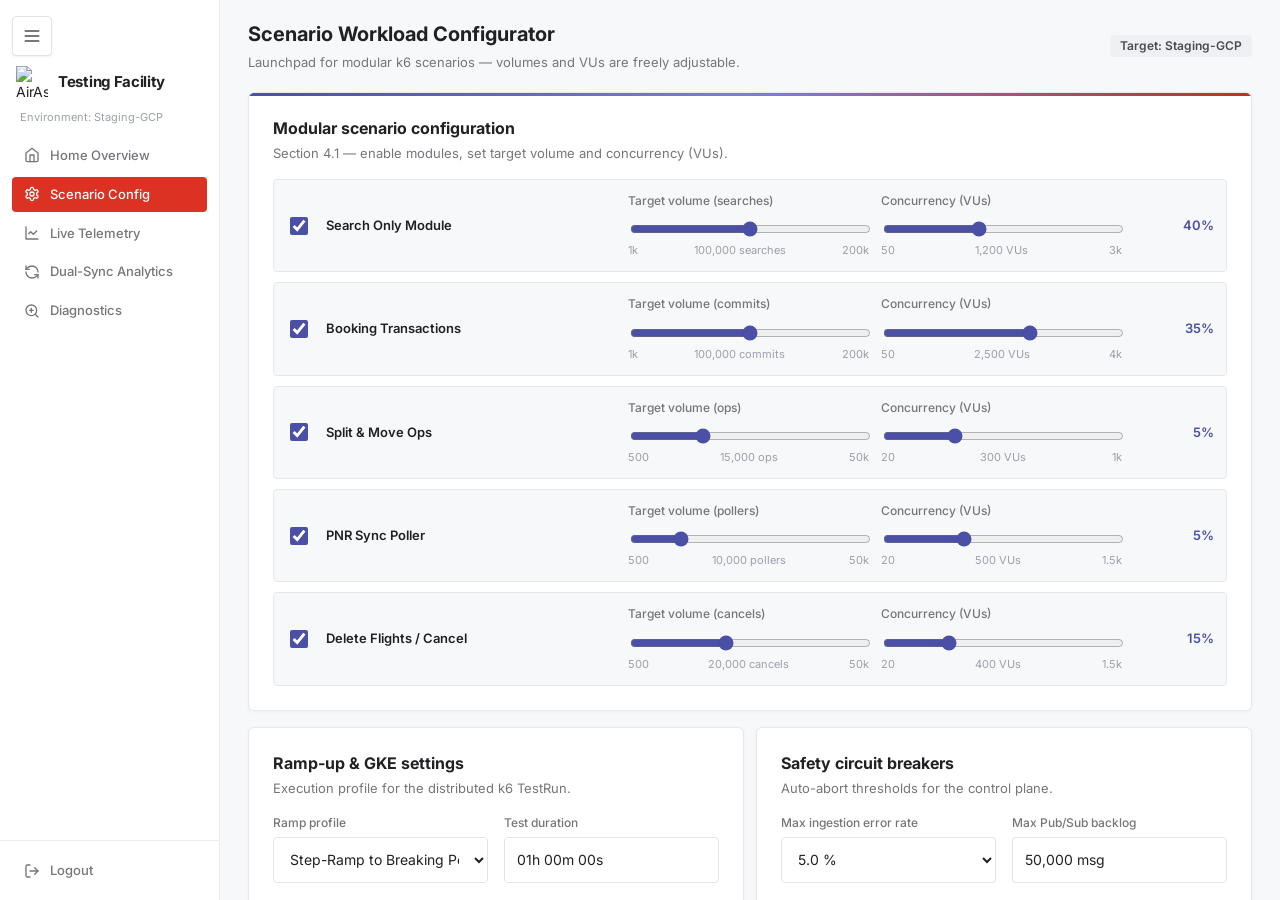
==== config.html @ ed382f84 "Add files via upload" ====
<!DOCTYPE html>
<html lang="en">
<head>
  <meta charset="UTF-8" />
  <meta name="viewport" content="width=device-width, initial-scale=1.0" />
  <title>Scenario Config — Mirage Testing Facility</title>
  <link rel="preconnect" href="https://fonts.googleapis.com" />
  <link rel="preconnect" href="https://fonts.gstatic.com" crossorigin />
  <link href="https://fonts.googleapis.com/css2?family=Inter:wght@400;500;600;700&display=swap" rel="stylesheet" />
  <link rel="stylesheet" href="wireframe.css" />
</head>
<body>
  <div class="app-shell">
    <button type="button" class="sidebar-backdrop" id="sidebar-backdrop" aria-label="Close navigation"></button>
    <aside class="sidebar" id="app-sidebar">
      <div class="sidebar-top">
        <button type="button" class="sidebar-toggle" id="sidebar-toggle" aria-controls="app-sidebar" aria-expanded="true" aria-label="Collapse navigation">
          <svg xmlns="http://www.w3.org/2000/svg" viewBox="0 0 24 24" fill="none" stroke="currentColor" stroke-width="2" stroke-linecap="round" stroke-linejoin="round" aria-hidden="true"><line x1="4" y1="6" x2="20" y2="6"/><line x1="4" y1="12" x2="20" y2="12"/><line x1="4" y1="18" x2="20" y2="18"/></svg>
        </button>
        <a class="sidebar-brand" href="index.html">
          <img src="https://i.imgur.com/tvZMJ0I.png" alt="AirAsia" width="32" height="32" />
          <span>Testing Facility</span>
        </a>
      </div>
      <div class="sidebar-env">Environment: Staging-GCP</div>
      <nav class="sidebar-nav" aria-label="Primary">
        <a class="nav-item" data-nav href="index.html">
          <svg xmlns="http://www.w3.org/2000/svg" viewBox="0 0 24 24" fill="none" stroke="currentColor" stroke-width="2" stroke-linecap="round" stroke-linejoin="round"><path d="m3 9 9-7 9 7v11a2 2 0 0 1-2 2H5a2 2 0 0 1-2-2z"/><polyline points="9 22 9 12 15 12 15 22"/></svg>
          Home Overview
        </a>
        <a class="nav-item" data-nav href="config.html">
          <svg xmlns="http://www.w3.org/2000/svg" viewBox="0 0 24 24" fill="none" stroke="currentColor" stroke-width="2" stroke-linecap="round" stroke-linejoin="round"><path d="M12.22 2h-.44a2 2 0 0 0-2 2v.18a2 2 0 0 1-1 1.73l-.43.25a2 2 0 0 1-2 0l-.15-.08a2 2 0 0 0-2.73.73l-.22.38a2 2 0 0 0 .73 2.73l.15.1a2 2 0 0 1 1 1.72v.51a2 2 0 0 1-1 1.74l-.15.09a2 2 0 0 0-.73 2.73l.22.38a2 2 0 0 0 2.73.73l.15-.08a2 2 0 0 1 2 0l.43.25a2 2 0 0 1 1 1.73V20a2 2 0 0 0 2 2h.44a2 2 0 0 0 2-2v-.18a2 2 0 0 1 1-1.73l.43-.25a2 2 0 0 1 2 0l.15.08a2 2 0 0 0 2.73-.73l.22-.39a2 2 0 0 0-.73-2.73l-.15-.08a2 2 0 0 1-1-1.74v-.5a2 2 0 0 1 1-1.74l.15-.09a2 2 0 0 0 .73-2.73l-.22-.38a2 2 0 0 0-2.73-.73l-.15.08a2 2 0 0 1-2 0l-.43-.25a2 2 0 0 1-1-1.73V4a2 2 0 0 0-2-2z"/><circle cx="12" cy="12" r="3"/></svg>
          Scenario Config
        </a>
        <a class="nav-item" data-nav href="telemetry.html">
          <svg xmlns="http://www.w3.org/2000/svg" viewBox="0 0 24 24" fill="none" stroke="currentColor" stroke-width="2" stroke-linecap="round" stroke-linejoin="round"><path d="M3 3v18h18"/><path d="m19 9-5 5-4-4-3 3"/></svg>
          Live Telemetry
        </a>
        <a class="nav-item" data-nav href="sync-analytics.html">
          <svg xmlns="http://www.w3.org/2000/svg" viewBox="0 0 24 24" fill="none" stroke="currentColor" stroke-width="2" stroke-linecap="round" stroke-linejoin="round"><path d="M21 12a9 9 0 0 0-9-9 9.75 9.75 0 0 0-6.74 2.74L3 8"/><path d="M3 3v5h5"/><path d="M3 12a9 9 0 0 0 9 9 9.75 9.75 0 0 0 6.74-2.74L21 16"/><path d="M16 16h5v5"/></svg>
          Dual-Sync Analytics
        </a>
        <a class="nav-item" data-nav href="diagnostics.html">
          <svg xmlns="http://www.w3.org/2000/svg" viewBox="0 0 24 24" fill="none" stroke="currentColor" stroke-width="2" stroke-linecap="round" stroke-linejoin="round"><circle cx="11" cy="11" r="8"/><path d="m21 21-4.3-4.3"/><path d="M11 8v6"/><path d="M8 11h6"/></svg>
          Diagnostics
        </a>
      </nav>
      <div class="sidebar-footer">
        <a class="nav-item" href="login.html">
          <svg xmlns="http://www.w3.org/2000/svg" viewBox="0 0 24 24" fill="none" stroke="currentColor" stroke-width="2" stroke-linecap="round" stroke-linejoin="round"><path d="M9 21H5a2 2 0 0 1-2-2V5a2 2 0 0 1 2-2h4"/><polyline points="16 17 21 12 16 7"/><line x1="21" y1="12" x2="9" y2="12"/></svg>
          Logout
        </a>
      </div>
    </aside>

    <main class="main">
      <div class="main-header">
        <div>
          <h1>Scenario Workload Configurator</h1>
          <p class="muted text-sm" style="margin:4px 0 0">Launchpad for modular k6 scenarios — volumes and VUs are freely adjustable.</p>
        </div>
        <div class="header-meta">
          <span class="badge badge-idle">Target: Staging-GCP</span>
        </div>
      </div>

      <div class="main-body">
        <section class="card card-featured">
          <h2 class="section-title">Modular scenario configuration</h2>
          <p class="section-sub">Section 4.1 — enable modules, set target volume and concurrency (VUs).</p>

          <div class="scenario-list">
            <div class="scenario-row">
              <input class="toggle" type="checkbox" checked aria-label="Enable Search Only" />
              <div class="module-name">Search Only Module</div>
              <div class="range-field">
                <label class="label">Target volume (searches)</label>
                <input type="range" min="1000" max="200000" step="1000" value="100000" data-suffix=" searches" />
                <div class="range-meta"><span>1k</span><span data-range-value>100,000 searches</span><span>200k</span></div>
              </div>
              <div class="range-field">
                <label class="label">Concurrency (VUs)</label>
                <input type="range" min="50" max="3000" step="50" value="1200" data-suffix=" VUs" />
                <div class="range-meta"><span>50</span><span data-range-value>1,200 VUs</span><span>3k</span></div>
              </div>
              <div class="weight">40%</div>
            </div>

            <div class="scenario-row">
              <input class="toggle" type="checkbox" checked aria-label="Enable Booking Transactions" />
              <div class="module-name">Booking Transactions</div>
              <div class="range-field">
                <label class="label">Target volume (commits)</label>
                <input type="range" min="1000" max="200000" step="1000" value="100000" data-suffix=" commits" />
                <div class="range-meta"><span>1k</span><span data-range-value>100,000 commits</span><span>200k</span></div>
              </div>
              <div class="range-field">
                <label class="label">Concurrency (VUs)</label>
                <input type="range" min="50" max="4000" step="50" value="2500" data-suffix=" VUs" />
                <div class="range-meta"><span>50</span><span data-range-value>2,500 VUs</span><span>4k</span></div>
              </div>
              <div class="weight">35%</div>
            </div>

            <div class="scenario-row">
              <input class="toggle" type="checkbox" checked aria-label="Enable Split &amp; Move" />
              <div class="module-name">Split &amp; Move Ops</div>
              <div class="range-field">
                <label class="label">Target volume (ops)</label>
                <input type="range" min="500" max="50000" step="500" value="15000" data-suffix=" ops" />
                <div class="range-meta"><span>500</span><span data-range-value>15,000 ops</span><span>50k</span></div>
              </div>
              <div class="range-field">
                <label class="label">Concurrency (VUs)</label>
                <input type="range" min="20" max="1000" step="20" value="300" data-suffix=" VUs" />
                <div class="range-meta"><span>20</span><span data-range-value>300 VUs</span><span>1k</span></div>
              </div>
              <div class="weight">5%</div>
            </div>

            <div class="scenario-row">
              <input class="toggle" type="checkbox" checked aria-label="Enable PNR Sync Poller" />
              <div class="module-name">PNR Sync Poller</div>
              <div class="range-field">
                <label class="label">Target volume (pollers)</label>
                <input type="range" min="500" max="50000" step="500" value="10000" data-suffix=" pollers" />
                <div class="range-meta"><span>500</span><span data-range-value>10,000 pollers</span><span>50k</span></div>
              </div>
              <div class="range-field">
                <label class="label">Concurrency (VUs)</label>
                <input type="range" min="20" max="1500" step="20" value="500" data-suffix=" VUs" />
                <div class="range-meta"><span>20</span><span data-range-value>500 VUs</span><span>1.5k</span></div>
              </div>
              <div class="weight">5%</div>
            </div>

            <div class="scenario-row">
              <input class="toggle" type="checkbox" checked aria-label="Enable Delete Flights / Cancel" />
              <div class="module-name">Delete Flights / Cancel</div>
              <div class="range-field">
                <label class="label">Target volume (cancels)</label>
                <input type="range" min="500" max="50000" step="500" value="20000" data-suffix=" cancels" />
                <div class="range-meta"><span>500</span><span data-range-value>20,000 cancels</span><span>50k</span></div>
              </div>
              <div class="range-field">
                <label class="label">Concurrency (VUs)</label>
                <input type="range" min="20" max="1500" step="20" value="400" data-suffix=" VUs" />
                <div class="range-meta"><span>20</span><span data-range-value>400 VUs</span><span>1.5k</span></div>
              </div>
              <div class="weight">15%</div>
            </div>
          </div>
        </section>

        <div class="grid-2">
          <section class="card">
            <h2 class="section-title">Ramp-up &amp; GKE settings</h2>
            <p class="section-sub">Execution profile for the distributed k6 TestRun.</p>
            <div class="form-grid">
              <div>
                <label class="label" for="ramp-profile">Ramp profile</label>
                <select id="ramp-profile" class="select-field">
                  <option>Step-Ramp to Breaking Point</option>
                  <option>Linear Ramp</option>
                  <option>Constant VUs</option>
                  <option>Soak (12h)</option>
                </select>
              </div>
              <div>
                <label class="label" for="test-duration">Test duration</label>
                <input id="test-duration" class="input-field" type="text" value="01h 00m 00s" />
              </div>
              <div>
                <label class="label" for="max-vus">Max target VUs</label>
                <input id="max-vus" class="input-field" type="text" value="4,900 VUs" />
              </div>
              <div>
                <label class="label" for="max-pods">Max node scale</label>
                <input id="max-pods" class="input-field" type="text" value="20 GKE Pods" />
              </div>
            </div>
          </section>

          <section class="card">
            <h2 class="section-title">Safety circuit breakers</h2>
            <p class="section-sub">Auto-abort thresholds for the control plane.</p>
            <div class="form-grid">
              <div>
                <label class="label" for="max-error">Max ingestion error rate</label>
                <select id="max-error" class="select-field">
                  <option>5.0 %</option>
                  <option>1.0 %</option>
                  <option>2.5 %</option>
                  <option>10.0 %</option>
                </select>
              </div>
              <div>
                <label class="label" for="max-pubsub">Max Pub/Sub backlog</label>
                <input id="max-pubsub" class="input-field" type="text" value="50,000 msg" />
              </div>
              <div>
                <label class="label" for="max-sync-lag">Max PNR sync lag</label>
                <input id="max-sync-lag" class="input-field" type="text" value="60 sec" />
              </div>
            </div>
            <div class="actions-row" style="margin-top:16px">
              <button type="button" id="btn-dry-run" class="btn-secondary">Dry Run Test</button>
              <button type="button" id="btn-launch" class="btn-primary">Launch Distributed Test</button>
            </div>
            <p id="launch-note" class="text-sm muted" style="margin:12px 0 0" role="status"></p>
          </section>
        </div>
      </div>
    </main>
  </div>
  <script src="wireframe.js"></script>
</body>
</html>
---- wireframe.css ----
/* Mirage Testing Facility — wireframe CSS
   Visual tokens ported from airasia-mirage-booking/300-projects/front-end
   (tailwind.config.ts + app/globals.css + BookingSidebar + login) */

:root {
  --primary-50: #fdecea;
  --primary-600: #c92d21;
  --primary-700: #b02015;
  --brand-50: #eef0fb;
  --brand-600: #4b4fa6;
  --brand-700: #3c408a;
  --brand-mid: #7b7fd6;
  --accent-500: #ffc738;
  --surface-50: #f6f8fa;
  --surface-100: #f4f5f7;
  --surface-200: #eef0f4;
  --surface-300: #e8e8ec;
  --surface-400: #e2e4ea;
  --surface-500: #d9dbe0;
  --surface-700: #75767a;
  --surface-800: #4c4c50;
  --surface-900: #212124;
  --surface-muted: #9ca0a8;
  --surface-placeholder: #a0a3ab;
  --danger-500: #dc3224;
  --danger-bg: #fff2f2;
  --danger-border: #f7d4d4;
  --sidebar-border: #ebebeb;
  --sidebar-width: 220px;
  --font-sans: 'Inter', system-ui, -apple-system, sans-serif;
}

*,
*::before,
*::after {
  box-sizing: border-box;
}

html,
body {
  margin: 0;
  padding: 0;
  min-height: 100%;
}

body {
  font-family: var(--font-sans);
  background: var(--surface-50);
  color: var(--surface-900);
  font-size: 14px;
  line-height: 1.45;
  -webkit-font-smoothing: antialiased;
}

a {
  color: inherit;
  text-decoration: none;
}

button,
input,
select {
  font-family: inherit;
}

/* -------------------------------------------------------------------------- */
/* Components (parity with booking globals.css)                               */
/* -------------------------------------------------------------------------- */

.btn-primary {
  display: inline-flex;
  align-items: center;
  justify-content: center;
  gap: 8px;
  height: 44px;
  padding: 0 20px;
  border: none;
  border-radius: 4px;
  background: var(--primary-600);
  color: #fff;
  font-size: 13px;
  font-weight: 600;
  cursor: pointer;
  transition: background-color 150ms;
}

.btn-primary:hover:not(:disabled) {
  background: var(--primary-700);
}

.btn-primary:disabled {
  opacity: 0.6;
  cursor: not-allowed;
}

.btn-secondary {
  display: inline-flex;
  align-items: center;
  justify-content: center;
  gap: 8px;
  height: 44px;
  padding: 0 20px;
  border: 1px solid var(--surface-500);
  border-radius: 4px;
  background: #fff;
  color: var(--surface-800);
  font-size: 13px;
  font-weight: 500;
  cursor: pointer;
  transition: background-color 150ms;
}

.btn-secondary:hover:not(:disabled) {
  background: var(--surface-50);
}

.btn-secondary:disabled {
  opacity: 0.6;
  cursor: not-allowed;
}

.card {
  background: #fff;
  border-radius: 6px;
  border: 1px solid var(--surface-300);
  padding: 24px;
  box-shadow: 0 1px 4px rgba(0, 0, 0, 0.04);
}

.card-featured {
  position: relative;
  overflow: hidden;
}

.card-featured::before {
  content: '';
  position: absolute;
  top: 0;
  left: 0;
  right: 0;
  height: 3px;
  background: linear-gradient(90deg, var(--brand-600), var(--brand-mid), var(--primary-600));
}

.label {
  display: block;
  font-size: 12px;
  font-weight: 500;
  color: var(--surface-700);
  margin-bottom: 6px;
}

.input-field,
.select-field {
  width: 100%;
  height: 46px;
  padding: 0 12px;
  background: #fff;
  border: 1px solid var(--surface-400);
  border-radius: 4px;
  font-size: 14px;
  color: var(--surface-900);
  outline: none;
  transition: border-color 150ms;
}

.input-field::placeholder {
  color: var(--surface-placeholder);
}

.input-field:focus,
.select-field:focus {
  border-color: var(--brand-600);
}

.badge {
  display: inline-flex;
  align-items: center;
  gap: 6px;
  padding: 2px 10px;
  border-radius: 4px;
  font-size: 12px;
  font-weight: 600;
}

.badge-ready {
  background: #e8f7ee;
  color: #1b7a3d;
}

.badge-running {
  background: #fff6e0;
  color: #9a6b00;
}

.badge-idle {
  background: var(--surface-200);
  color: var(--surface-800);
}

.badge-broke,
.badge-warn {
  background: var(--danger-bg);
  color: var(--danger-500);
  border: 1px solid var(--danger-border);
}

.badge-passed {
  background: #e8f7ee;
  color: #1b7a3d;
}

.muted {
  color: var(--surface-700);
}

.text-sm {
  font-size: 13px;
}

.text-xs {
  font-size: 12px;
}

.section-title {
  margin: 0 0 4px;
  font-size: 16px;
  font-weight: 700;
  color: var(--surface-900);
}

.section-sub {
  margin: 0 0 16px;
  font-size: 13px;
  color: var(--surface-700);
}

/* -------------------------------------------------------------------------- */
/* App shell (BookingSidebar parity)                                          */
/* -------------------------------------------------------------------------- */

.app-shell {
  display: flex;
  height: 100vh;
  height: 100dvh;
  overflow: hidden;
  position: relative;
}

.sidebar {
  display: flex;
  flex-direction: column;
  width: var(--sidebar-width);
  flex-shrink: 0;
  border-right: 1px solid var(--sidebar-border);
  background: #fff;
  height: 100%;
  overflow: hidden;
  transition: width 200ms ease;
  z-index: 40;
}

.sidebar-backdrop {
  display: none;
  position: fixed;
  inset: 0;
  z-index: 35;
  background: rgba(33, 33, 36, 0.4);
  border: none;
  padding: 0;
  cursor: pointer;
}

.sidebar-top {
  display: flex;
  flex-direction: column;
  align-items: stretch;
  gap: 10px;
  padding: 16px 12px 12px;
}

.sidebar-toggle {
  display: inline-flex;
  align-items: center;
  justify-content: center;
  width: 40px;
  height: 40px;
  flex-shrink: 0;
  border: 1px solid var(--surface-400);
  border-radius: 4px;
  background: #fff;
  color: var(--surface-800);
  cursor: pointer;
  box-shadow: 0 1px 2px rgba(0, 0, 0, 0.06);
  transition: background-color 120ms, border-color 120ms;
  align-self: flex-start;
}

.sidebar-toggle:hover {
  background: var(--surface-100);
  border-color: var(--surface-500);
}

.sidebar-toggle svg {
  width: 20px;
  height: 20px;
}

.sidebar-brand {
  display: flex;
  align-items: center;
  gap: 10px;
  min-width: 0;
  padding: 0 4px;
}

.sidebar-brand img {
  width: 32px;
  height: 32px;
  flex-shrink: 0;
}

.sidebar-brand span {
  font-size: 15px;
  font-weight: 700;
  letter-spacing: -0.02em;
  color: var(--surface-900);
  line-height: 1.2;
  white-space: nowrap;
  overflow: hidden;
}

/* Collapsed: logo-only rail; hamburger stays in the pane */
.app-shell.sidebar-collapsed .sidebar {
  width: 64px;
  pointer-events: auto;
  transform: none;
}

.app-shell.sidebar-collapsed .sidebar-top {
  align-items: center;
  padding: 16px 8px 12px;
}

.app-shell.sidebar-collapsed .sidebar-toggle {
  align-self: center;
}

.app-shell.sidebar-collapsed .sidebar-brand {
  justify-content: center;
  padding: 0;
}

.app-shell.sidebar-collapsed .sidebar-brand span,
.app-shell.sidebar-collapsed .sidebar-env,
.app-shell.sidebar-collapsed .sidebar-nav,
.app-shell.sidebar-collapsed .sidebar-footer {
  display: none;
}

@media (max-width: 900px) {
  .sidebar {
    position: fixed;
    top: 0;
    left: 0;
    bottom: 0;
    width: var(--sidebar-width);
    box-shadow: 4px 0 24px rgba(15, 23, 42, 0.18);
  }

  .app-shell:not(.sidebar-collapsed) .sidebar-backdrop {
    display: block;
  }

  /* Mobile collapsed still shows logo rail (not fully hidden) */
  .app-shell.sidebar-collapsed .sidebar {
    width: 64px;
    position: relative;
    box-shadow: none;
    transform: none;
  }

  .app-shell.sidebar-collapsed .sidebar-backdrop {
    display: none;
  }
}

.sidebar-nav {
  display: flex;
  flex-direction: column;
  gap: 4px;
  padding: 0 12px;
  flex: 1;
  overflow-y: auto;
}

.nav-item {
  display: flex;
  align-items: center;
  gap: 10px;
  padding: 8px 12px;
  border-radius: 4px;
  color: var(--surface-700);
  font-size: 13px;
  font-weight: 500;
  transition: background-color 120ms, color 120ms;
}

.nav-item:hover {
  background: rgba(235, 235, 235, 0.6);
}

.nav-item.active {
  background: var(--danger-500);
  color: #fff;
}

.nav-item svg {
  width: 16px;
  height: 16px;
  flex-shrink: 0;
}

.sidebar-footer {
  padding: 12px;
  border-top: 1px solid var(--sidebar-border);
}

.sidebar-env {
  padding: 0 20px 12px;
  font-size: 11px;
  color: var(--surface-muted);
}

.main {
  flex: 1;
  overflow-y: auto;
  background: var(--surface-50);
}

.main-header {
  display: flex;
  align-items: center;
  justify-content: space-between;
  gap: 16px;
  padding: 20px 28px 8px;
}

.main-header h1 {
  margin: 0;
  font-size: 20px;
  font-weight: 700;
  color: var(--surface-900);
}

.main-header .header-meta {
  display: flex;
  align-items: center;
  gap: 12px;
  flex-wrap: wrap;
}

.main-body {
  padding: 12px 28px 32px;
  display: flex;
  flex-direction: column;
  gap: 16px;
}

/* -------------------------------------------------------------------------- */
/* Layout helpers                                                             */
/* -------------------------------------------------------------------------- */

.grid-4 {
  display: grid;
  grid-template-columns: repeat(4, minmax(0, 1fr));
  gap: 12px;
}

.grid-2 {
  display: grid;
  grid-template-columns: repeat(2, minmax(0, 1fr));
  gap: 12px;
}

.grid-3 {
  display: grid;
  grid-template-columns: repeat(3, minmax(0, 1fr));
  gap: 12px;
}

@media (max-width: 1100px) {
  .grid-4 {
    grid-template-columns: repeat(2, minmax(0, 1fr));
  }
  .grid-3,
  .grid-2 {
    grid-template-columns: 1fr;
  }
}

.stat-card .stat-label {
  font-size: 11px;
  font-weight: 600;
  letter-spacing: 0.04em;
  text-transform: uppercase;
  color: var(--surface-700);
  margin-bottom: 8px;
}

.stat-card .stat-value {
  font-size: 24px;
  font-weight: 700;
  color: var(--surface-900);
}

.stat-card .stat-hint {
  margin-top: 4px;
  font-size: 12px;
  color: var(--surface-muted);
}

.metric-row {
  display: flex;
  flex-wrap: wrap;
  gap: 8px 24px;
  font-size: 13px;
  color: var(--surface-800);
}

.metric-row strong {
  color: var(--surface-900);
  font-weight: 600;
}

.data-table {
  width: 100%;
  border-collapse: collapse;
  font-size: 13px;
}

.data-table th {
  text-align: left;
  font-size: 11px;
  font-weight: 600;
  letter-spacing: 0.03em;
  text-transform: uppercase;
  color: var(--surface-700);
  padding: 8px 10px;
  border-bottom: 1px solid var(--surface-300);
}

.data-table td {
  padding: 10px;
  border-bottom: 1px solid var(--surface-200);
  color: var(--surface-800);
  vertical-align: middle;
}

.data-table tr:last-child td {
  border-bottom: none;
}

.chart-placeholder {
  display: flex;
  align-items: center;
  justify-content: center;
  min-height: 160px;
  border: 1px dashed var(--surface-500);
  border-radius: 4px;
  background: var(--surface-100);
  color: var(--surface-muted);
  font-size: 12px;
  font-weight: 500;
  text-align: center;
  padding: 16px;
}

.bar-stack {
  display: flex;
  gap: 8px;
  flex-wrap: wrap;
  margin-top: 12px;
}

.bar-chip {
  display: inline-flex;
  align-items: center;
  gap: 6px;
  padding: 6px 10px;
  border-radius: 4px;
  background: var(--surface-100);
  border: 1px solid var(--surface-300);
  font-size: 12px;
  color: var(--surface-800);
}

.bar-chip .swatch {
  width: 10px;
  height: 10px;
  border-radius: 2px;
}

.actions-row {
  display: flex;
  flex-wrap: wrap;
  gap: 10px;
  align-items: center;
}

.form-grid {
  display: grid;
  grid-template-columns: repeat(2, minmax(0, 1fr));
  gap: 14px 16px;
}

@media (max-width: 800px) {
  .form-grid {
    grid-template-columns: 1fr;
  }
}

/* Scenario config rows */
.scenario-list {
  display: flex;
  flex-direction: column;
  gap: 10px;
}

.scenario-row {
  display: grid;
  grid-template-columns: 28px minmax(160px, 1.2fr) 1fr 1fr 80px;
  gap: 12px;
  align-items: center;
  padding: 12px;
  border: 1px solid var(--surface-300);
  border-radius: 4px;
  background: var(--surface-50);
}

@media (max-width: 900px) {
  .scenario-row {
    grid-template-columns: 28px 1fr;
  }
}

.scenario-row .module-name {
  font-size: 13px;
  font-weight: 600;
  color: var(--surface-900);
}

.scenario-row .weight {
  font-size: 13px;
  font-weight: 600;
  color: var(--brand-600);
  text-align: right;
}

.toggle {
  width: 18px;
  height: 18px;
  accent-color: var(--brand-600);
  cursor: pointer;
}

.range-field {
  display: flex;
  flex-direction: column;
  gap: 4px;
}

.range-field input[type='range'] {
  width: 100%;
  accent-color: var(--brand-600);
}

.range-field .range-meta {
  display: flex;
  justify-content: space-between;
  font-size: 11px;
  color: var(--surface-muted);
}

.alert-warn {
  padding: 12px 14px;
  border-radius: 4px;
  background: var(--danger-bg);
  border: 1px solid var(--danger-border);
  color: var(--danger-500);
  font-size: 13px;
}

.alert-ok {
  padding: 12px 14px;
  border-radius: 4px;
  background: #e8f7ee;
  border: 1px solid #c6ebd3;
  color: #1b7a3d;
  font-size: 13px;
}

/* -------------------------------------------------------------------------- */
/* Login (booking login sky + frosted card)                                   */
/* -------------------------------------------------------------------------- */

.login-page {
  min-height: 100vh;
  min-height: 100dvh;
  position: relative;
  display: flex;
  align-items: center;
  justify-content: center;
  padding: 24px;
  overflow: hidden;
}

.login-bg {
  position: fixed;
  inset: 0;
  z-index: 0;
  pointer-events: none;
  overflow: hidden;
  background:
    radial-gradient(ellipse 80% 50% at 70% 20%, rgba(255, 153, 51, 0.22), transparent 55%),
    linear-gradient(135deg, #67bade 0%, #9ec5e0 45%, #e2edf5 100%);
}

/* Full-bleed looping video — covers any viewport; 20% opacity over sky fallback */
.login-bg-video {
  position: absolute;
  top: 50%;
  left: 50%;
  width: 100%;
  height: 100%;
  min-width: 100%;
  min-height: 100%;
  transform: translate(-50%, -50%);
  object-fit: cover;
  object-position: center center;
  opacity: 0.2;
}

@supports (width: 100dvw) {
  .login-bg-video {
    width: 100dvw;
    height: 100dvh;
    min-width: 100dvw;
    min-height: 100dvh;
  }
}

.login-content {
  position: relative;
  z-index: 1;
  width: 100%;
  max-width: min(720px, 100%);
  text-align: center;
  padding: 0 12px;
}

.login-logo {
  width: 64px;
  height: 64px;
  margin: 0 auto 16px;
  filter: drop-shadow(0 2px 8px rgba(15, 23, 42, 0.35));
}

.login-title {
  margin: 0 0 28px;
  font-size: clamp(1.05rem, 3.2vw, 2.25rem);
  font-weight: 700;
  color: #fff;
  letter-spacing: -0.02em;
  line-height: 1.2;
  white-space: nowrap;
  text-shadow:
    0 1px 2px rgba(15, 23, 42, 0.9),
    0 4px 20px rgba(15, 23, 42, 0.55),
    0 0 40px rgba(15, 23, 42, 0.35);
}

@media (max-width: 480px) {
  .login-page {
    padding: 16px;
    align-items: flex-start;
    padding-top: max(24px, env(safe-area-inset-top));
    padding-bottom: max(24px, env(safe-area-inset-bottom));
  }

  .login-card {
    padding: 20px 18px 18px;
  }

  .login-logo {
    width: 56px;
    height: 56px;
  }

  .login-title {
    font-size: clamp(0.95rem, 4.2vw, 1.75rem);
    margin-bottom: 22px;
  }
}

.login-card {
  max-width: 420px;
  margin-left: auto;
  margin-right: auto;
  background: rgba(255, 255, 255, 0.95);
  backdrop-filter: blur(12px);
  border-radius: 16px;
  padding: 28px 28px 24px;
  box-shadow: 0 24px 80px rgba(15, 23, 42, 0.45);
  text-align: left;
}

.login-card h2 {
  margin: 0 0 4px;
  font-size: 18px;
  font-weight: 700;
  color: var(--surface-900);
}

.login-card .login-card-sub {
  margin: 0 0 20px;
  font-size: 13px;
  color: var(--surface-700);
}

.login-card .btn-primary {
  width: 100%;
}

.btn-google-sso {
  display: inline-flex;
  align-items: center;
  justify-content: center;
  gap: 12px;
  width: 100%;
  height: 44px;
  padding: 0 16px;
  border: 1px solid #dadce0;
  border-radius: 4px;
  background: #fff;
  color: #3c4043;
  font-size: 14px;
  font-weight: 500;
  cursor: pointer;
  box-shadow:
    0 1px 2px rgba(60, 64, 67, 0.3),
    0 2px 6px rgba(60, 64, 67, 0.15);
  transition: background-color 150ms, box-shadow 150ms, border-color 150ms;
}

.btn-google-sso:hover:not(:disabled) {
  background: #f8f9fa;
  border-color: #c0c4c8;
  box-shadow:
    0 1px 3px rgba(60, 64, 67, 0.35),
    0 4px 10px rgba(60, 64, 67, 0.2);
}

.btn-google-sso:disabled {
  opacity: 0.6;
  cursor: not-allowed;
  box-shadow: none;
}

.btn-google-sso .google-icon {
  flex-shrink: 0;
}

.login-status {
  margin-top: 12px;
  font-size: 13px;
  color: var(--surface-700);
  text-align: center;
  min-height: 20px;
}

.login-footnote {
  margin-top: 16px;
  font-size: 12px;
  color: rgba(255, 255, 255, 0.85);
}

.wireframe-tag {
  display: inline-block;
  margin-top: 12px;
  padding: 2px 8px;
  border-radius: 4px;
  background: rgba(255, 255, 255, 0.25);
  color: #fff;
  font-size: 11px;
  font-weight: 600;
  letter-spacing: 0.04em;
  text-transform: uppercase;
}
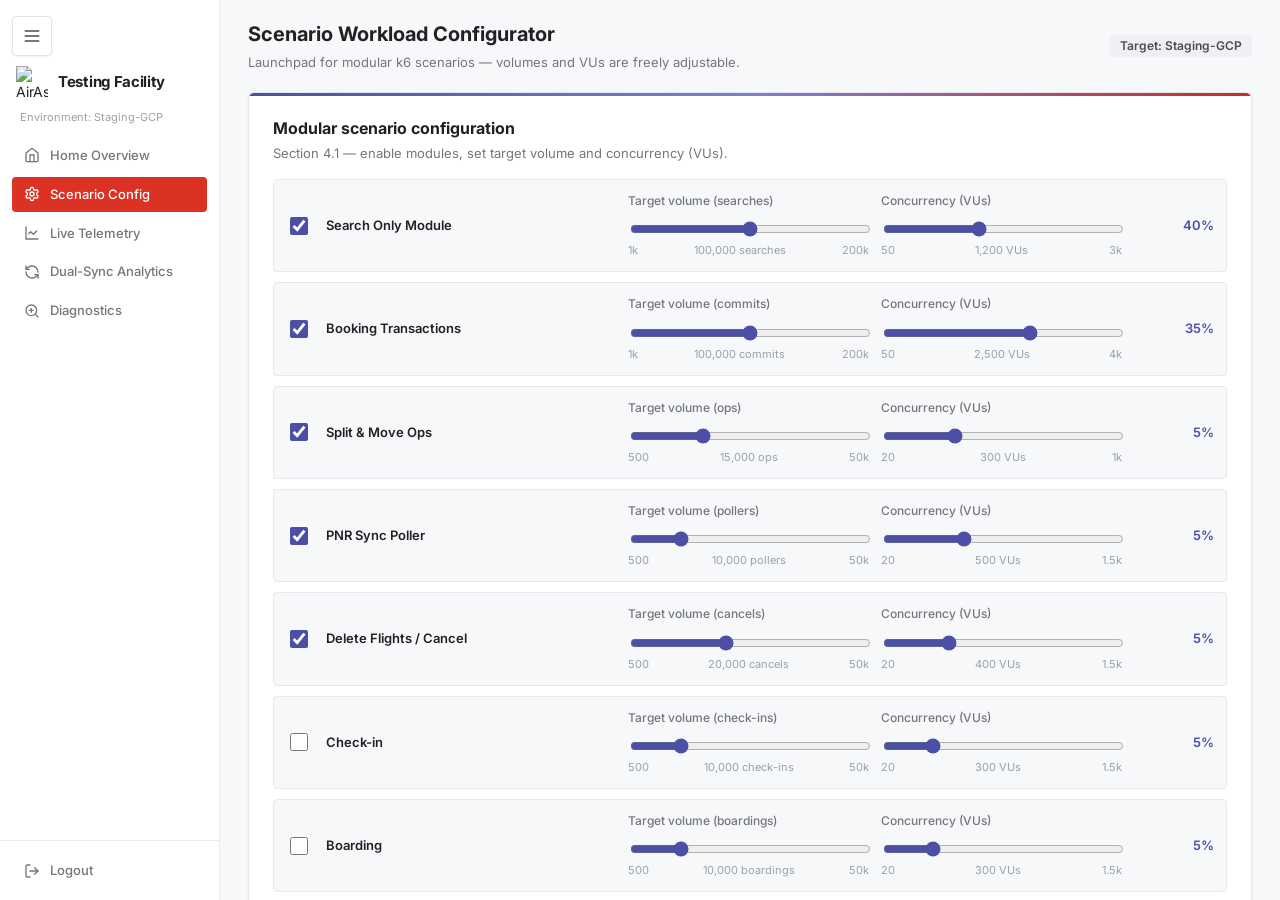
==== commit 33ded516: "Add files via upload" ====
--- a/config.html
+++ b/config.html
@@ -147,7 +147,39 @@
                 <input type="range" min="20" max="1500" step="20" value="400" data-suffix=" VUs" />
                 <div class="range-meta"><span>20</span><span data-range-value>400 VUs</span><span>1.5k</span></div>
               </div>
-              <div class="weight">15%</div>
+              <div class="weight">5%</div>
+            </div>
+
+            <div class="scenario-row">
+              <input class="toggle" type="checkbox" aria-label="Enable Check-in" />
+              <div class="module-name">Check-in</div>
+              <div class="range-field">
+                <label class="label">Target volume (check-ins)</label>
+                <input type="range" min="500" max="50000" step="500" value="10000" data-suffix=" check-ins" />
+                <div class="range-meta"><span>500</span><span data-range-value>10,000 check-ins</span><span>50k</span></div>
+              </div>
+              <div class="range-field">
+                <label class="label">Concurrency (VUs)</label>
+                <input type="range" min="20" max="1500" step="20" value="300" data-suffix=" VUs" />
+                <div class="range-meta"><span>20</span><span data-range-value>300 VUs</span><span>1.5k</span></div>
+              </div>
+              <div class="weight">5%</div>
+            </div>
+
+            <div class="scenario-row">
+              <input class="toggle" type="checkbox" aria-label="Enable Boarding" />
+              <div class="module-name">Boarding</div>
+              <div class="range-field">
+                <label class="label">Target volume (boardings)</label>
+                <input type="range" min="500" max="50000" step="500" value="10000" data-suffix=" boardings" />
+                <div class="range-meta"><span>500</span><span data-range-value>10,000 boardings</span><span>50k</span></div>
+              </div>
+              <div class="range-field">
+                <label class="label">Concurrency (VUs)</label>
+                <input type="range" min="20" max="1500" step="20" value="300" data-suffix=" VUs" />
+                <div class="range-meta"><span>20</span><span data-range-value>300 VUs</span><span>1.5k</span></div>
+              </div>
+              <div class="weight">5%</div>
             </div>
           </div>
         </section>
